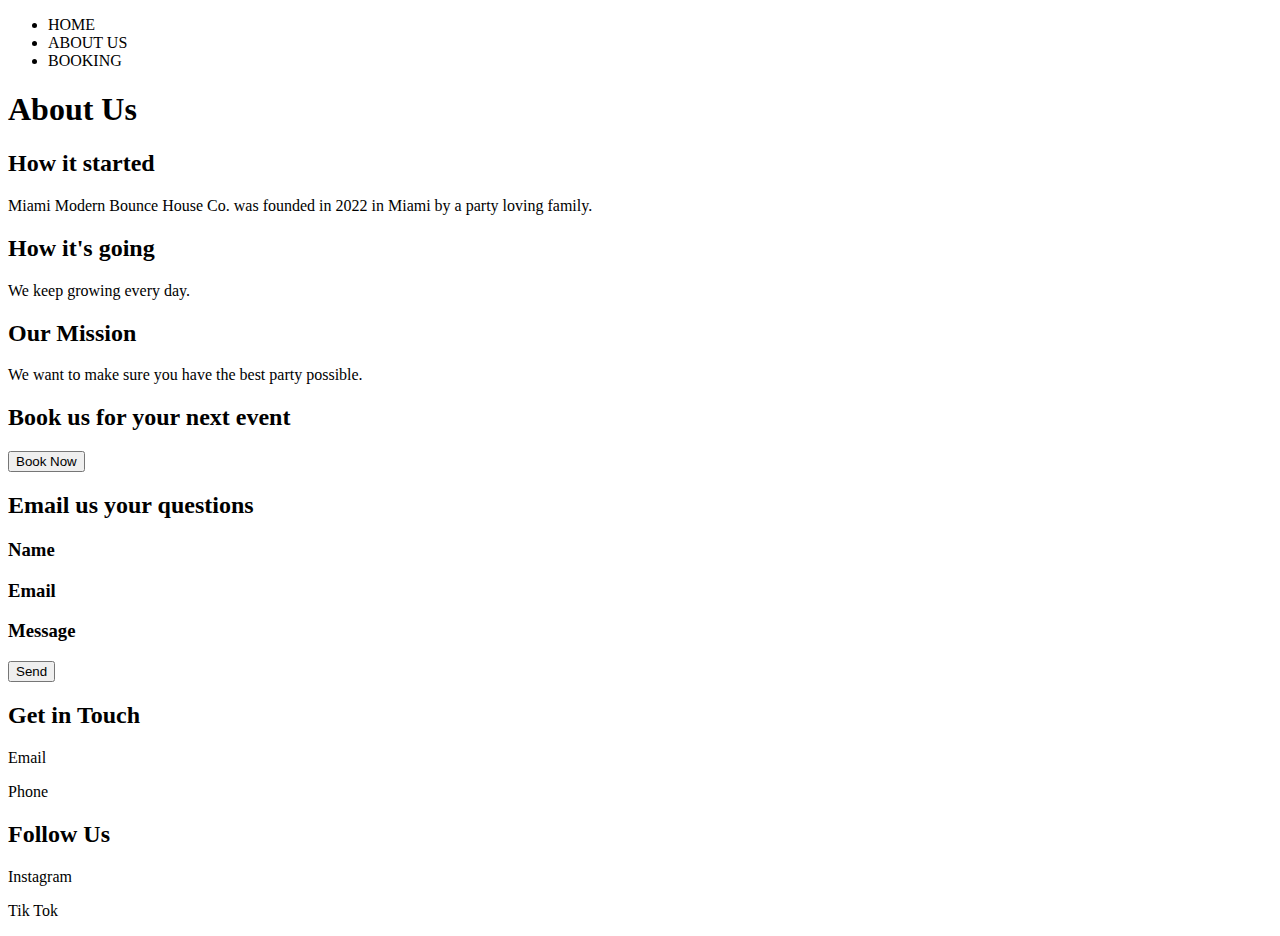
==== about-us.html @ 27d4529f "First HTML" ====
<!DOCTYPE html>
<html lang="en">
    <head>
        <meta charset="utf-8">
        <title>Miami Modern Bounce House Co.</title>
    </head>

    <body>
        <header>
            <nav>
                <ul>
                    <li>HOME</li>
                    <li>ABOUT US</li>
                    <li>BOOKING</li>
                </ul>
            </nav>
        </header>

        <main>
            <section>
                <h1>About Us</h1>
            </section>

            <section>
                <h2>How it started</h2>
                <p>Miami Modern Bounce House Co. was founded in 2022 in Miami by a party loving family.</p>
            </section>

            <section>
                <h2>How it's going</h2>
                <p>We keep growing every day.</p>
            </section>

            <section>
                <h2>Our Mission</h2>
                <p>We want to make sure you have the best party possible. </p>
            </section>

            <section>
                <h2>Book us for your next event</h2>
                <button>Book Now</button>
            </section>

            <section>
                <h2>Email us your questions</h2>
                <h3>Name</h3>
                <h3>Email</h3>
                <h3>Message</h3>
                <button>Send</button>
            </section>
        </main>
        <footer>
            <h2>Get in Touch</h2>
            <p>Email</p>
            <p>Phone</p>
            <h2>Follow Us</h2>
            <p>Instagram</p>
            <p>Tik Tok</p>
        </footer>
    </body>
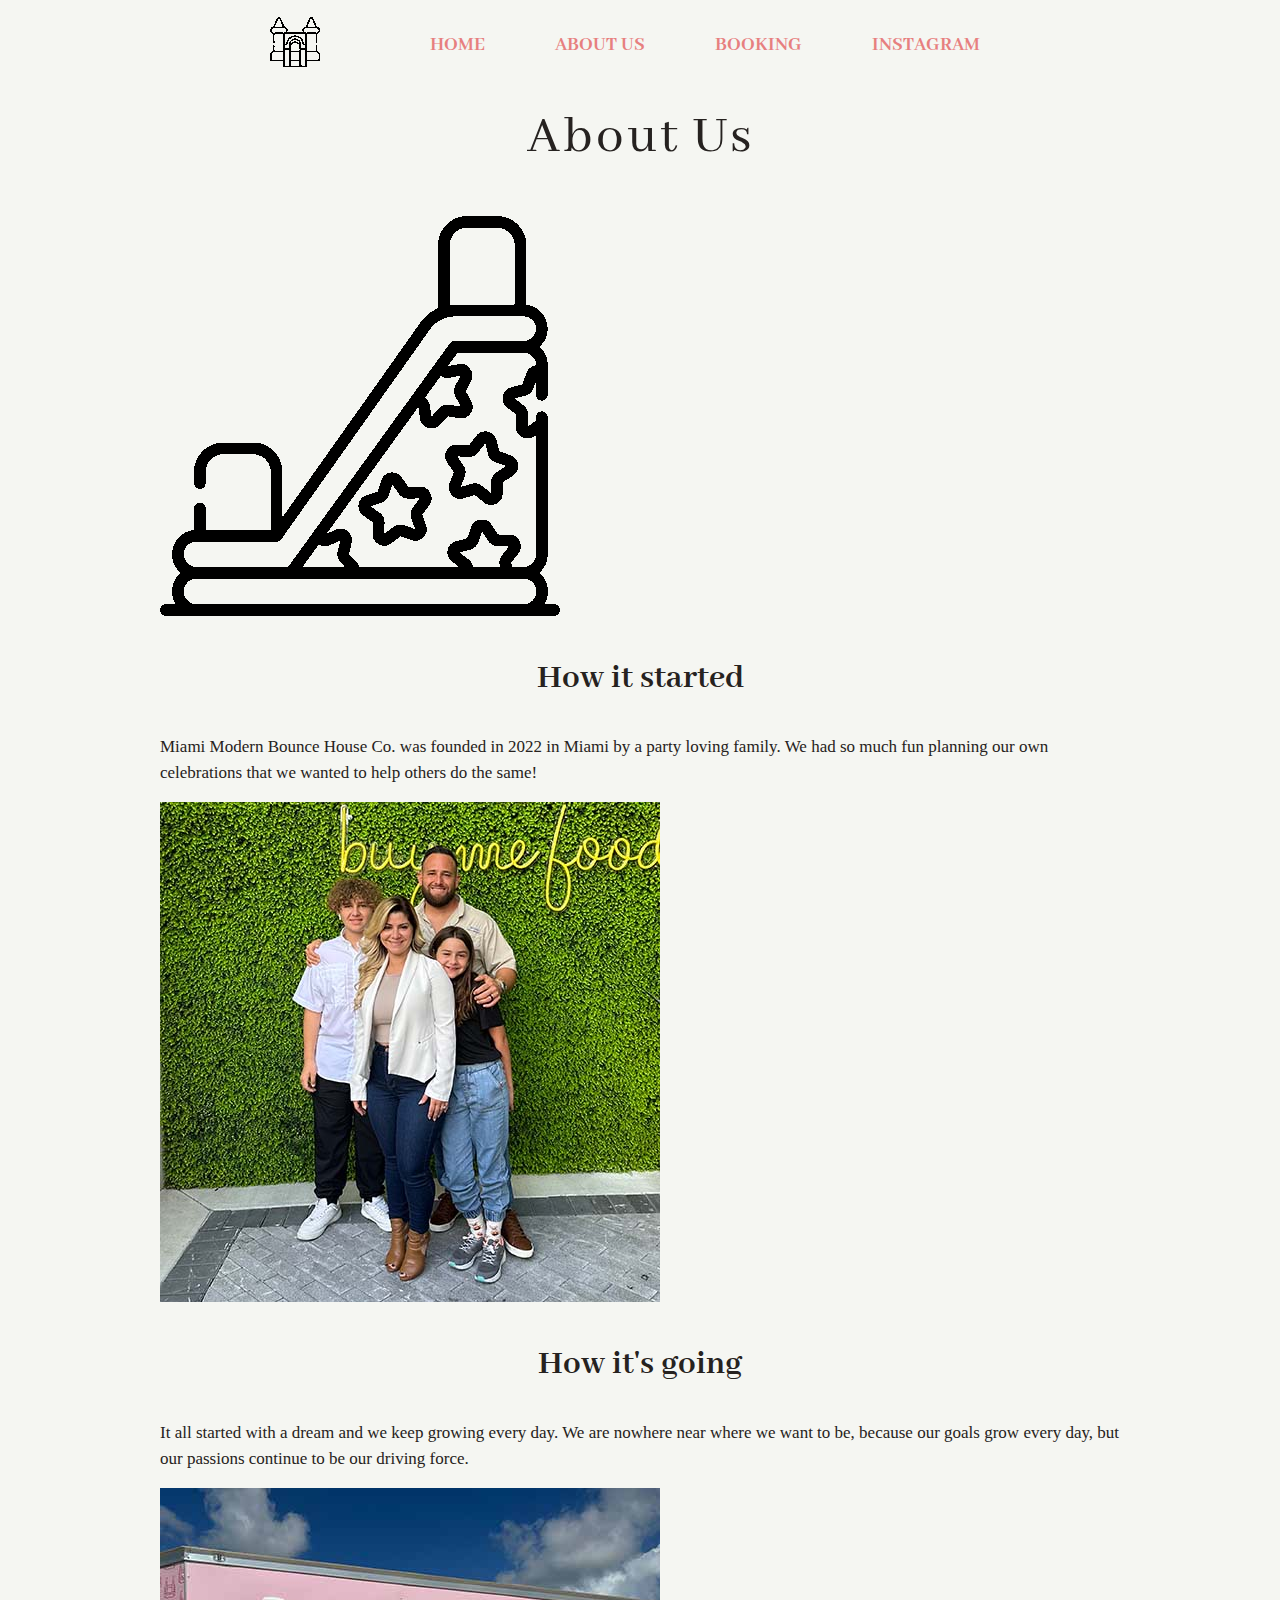
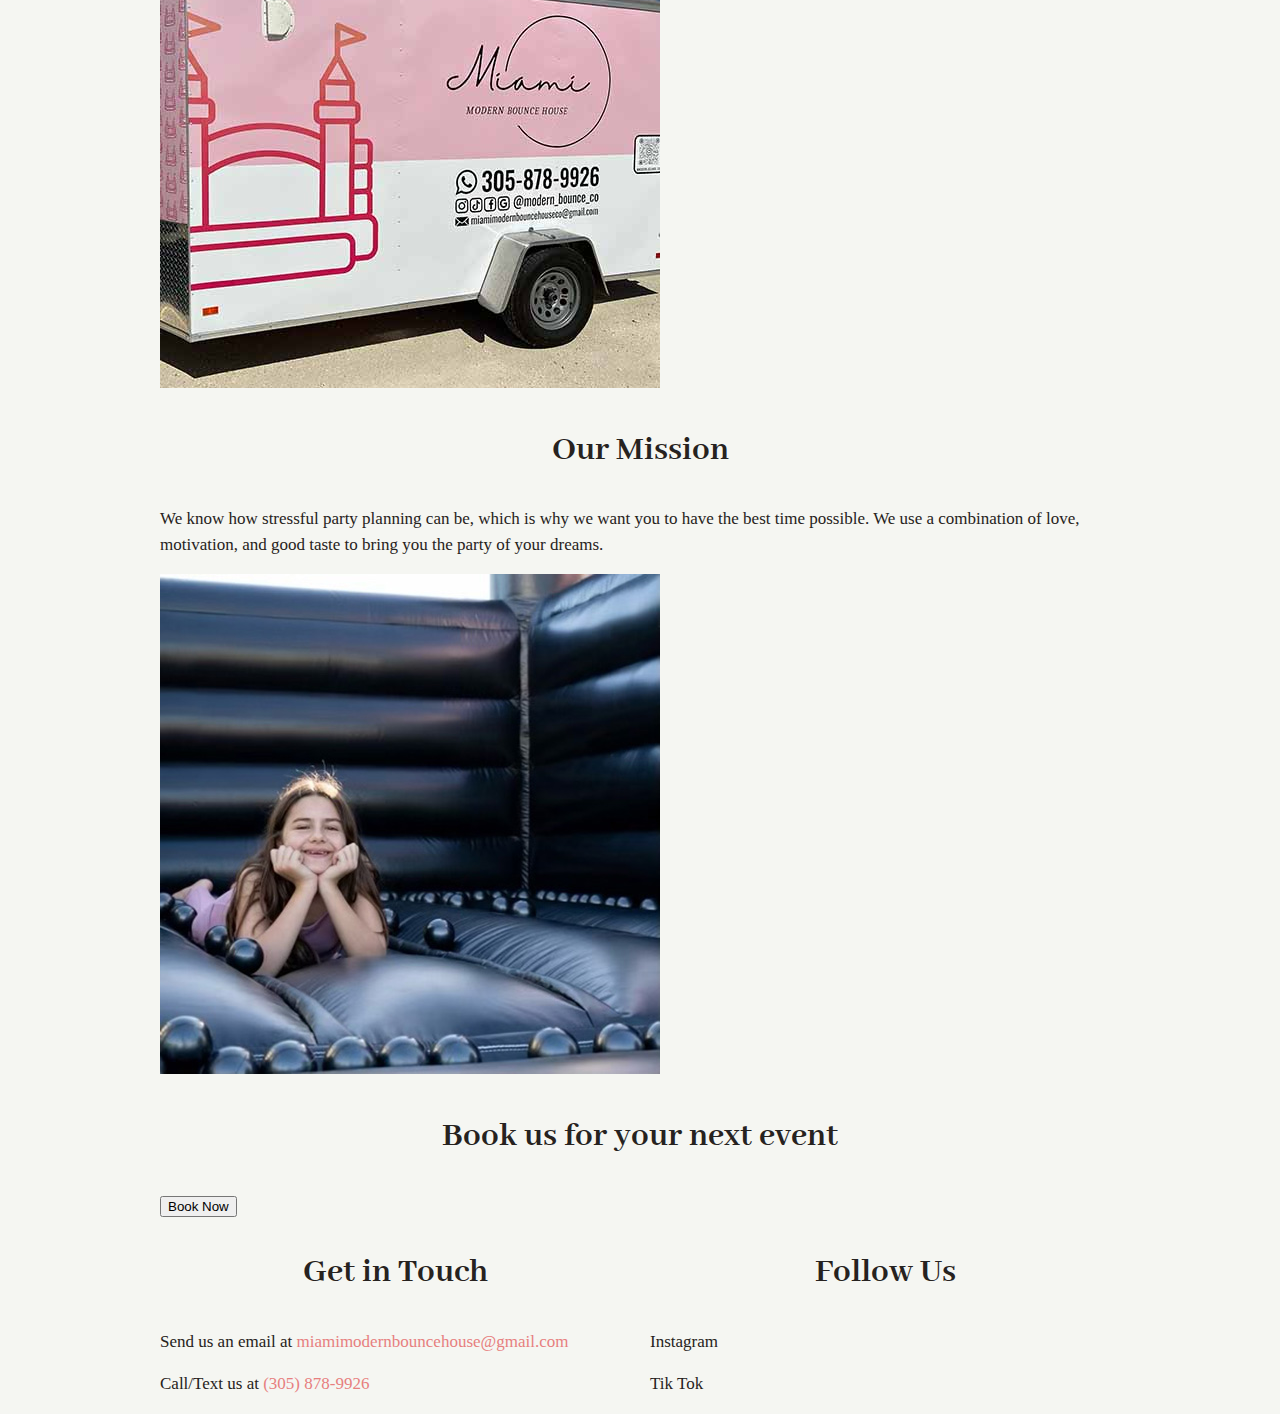
==== commit 542e8328: "html two" ====
--- a/about-us.html
+++ b/about-us.html
@@ -3,37 +3,48 @@
     <head>
         <meta charset="utf-8">
         <title>Miami Modern Bounce House Co.</title>
+        <link href="css/style.css" rel="stylesheet">
     </head>
 
     <body>
         <header>
             <nav>
-                <ul>
-                    <li>HOME</li>
-                    <li>ABOUT US</li>
-                    <li>BOOKING</li>
-                </ul>
+                <figure>
+                    <img src="images/inflatable-castle.png" alt="Bounce House Icon.">
+                    <!--<a href="https://www.flaticon.com/free-icons/inflatable-castle" title="inflatable castle icons">Inflatable castle icons created by Freepik - Flaticon</a>-->
+                </figure>
+
+                <h3><a href="index.html">HOME</a></h3>
+                <h3><a href="about-us.html">ABOUT US</a></h3>
+                <h3><a href="booking.html">BOOKING</a></h3>
+                <h3><a href="https://www.instagram.com/modern_bounce_co/?igshid=YmMyMTA2M2Y%3D">INSTAGRAM</a><h3>
+
             </nav>
         </header>
 
         <main>
             <section>
                 <h1>About Us</h1>
+                <img src="images/inflatable-castle-2.png" alt="Bounce House Icon.">
+                <!--<a href="https://www.flaticon.com/free-icons/inflatable" title="inflatable icons">Inflatable icons created by Freepik - Flaticon</a>-->
             </section>
 
             <section>
                 <h2>How it started</h2>
-                <p>Miami Modern Bounce House Co. was founded in 2022 in Miami by a party loving family.</p>
+                <p>Miami Modern Bounce House Co. was founded in 2022 in Miami by a party loving family. We had so much fun planning our own celebrations that we wanted to help others do the same!</p>
+                <img src="images/owner-family.jpg" alt="Miami Modern Bounce House owner and family">
             </section>
 
             <section>
                 <h2>How it's going</h2>
-                <p>We keep growing every day.</p>
+                <p>It all started with a dream and we keep growing every day. We are nowhere near where we want to be, because our goals grow every day, but our passions continue to be our driving force.</p>
+                <img src="images/trailer.jpg" alt="Miami Modern Bounce House Company Trailer.">
             </section>
 
             <section>
                 <h2>Our Mission</h2>
-                <p>We want to make sure you have the best party possible. </p>
+                <p>We know how stressful party planning can be, which is why we want you to have the best time possible. We use a combination of love, motivation, and good taste to bring you the party of your dreams.</p>
+                <img src="images/black-bounce-house.jpg" alt="Girl smiling from inside black bounce house.">
             </section>
 
             <section>
@@ -41,20 +52,18 @@
                 <button>Book Now</button>
             </section>
 
-            <section>
-                <h2>Email us your questions</h2>
-                <h3>Name</h3>
-                <h3>Email</h3>
-                <h3>Message</h3>
-                <button>Send</button>
-            </section>
         </main>
         <footer>
+            <section>
             <h2>Get in Touch</h2>
-            <p>Email</p>
-            <p>Phone</p>
+            <p>Send us an email at <a href="mailto:miamimodernbouncehouse@gmail.com">miamimodernbouncehouse@gmail.com</a></p>
+            <p>Call/Text us at <a href="tel:+3058789926"> (305) 878-9926</a></p>
+            </section>
+
+            <section>
             <h2>Follow Us</h2>
             <p>Instagram</p>
             <p>Tik Tok</p>
+            </section>
         </footer>
     </body>--- a/css/style.css
+++ b/css/style.css
@@ -0,0 +1,85 @@
+@import url('https://fonts.googleapis.com/css2?family=Abhaya+Libre:wght@400;700&family=EB+Garamond&display=swap');
+
+nav{
+    position:fixed;
+    width:100%;
+    top:0;
+    z-index:9999;
+    display:flex;
+    flex-flow: row wrap;
+    justify-content: space-evenly;
+    align-items:center;
+    max-width:960px;
+    margin:auto;
+    background-color:#F5F6F2;
+}
+
+body{
+    font-family: "Garamond", "Georgia", "Times New Roman", serif;
+    font-size: 17px;
+    color:#262220;
+    line-height: 1.5;
+    background-color:#F5F6F2;
+    margin:auto;
+    max-width:960px;
+    padding-top:60px;
+}
+
+section{
+    margin:none;
+}
+
+h1,
+h2,
+h3{
+    font-family: "Abhaya Libre", "Georgia", "Times New Roman", serif;
+    text-align:center;
+}
+
+h1{
+    font-size:55px;
+    letter-spacing:3px;
+    font-weight: 100;
+}
+
+h2{
+    font-size:35px;
+}
+
+p{
+    max-width:960px;
+}
+
+.header{
+    display: grid;
+    grid-template-columns: 2fr 2fr;
+    grid-gap: 20px; 
+    padding-bottom:100px;
+    padding-top:100px;
+}
+
+footer{
+    display:grid;
+    grid-template-columns: 2fr 2fr;
+    grid-gap: 20px;
+}
+
+a{
+    color:#E77F7F;
+}
+
+a:link{
+    color: #E77F7F;
+    text-decoration:none;
+}
+
+a:visited{
+    color:#F13C3C;
+}
+a:hover{
+    color:#FFC0C0;
+}
+
+a:active{
+    color:#EA2A7A;
+}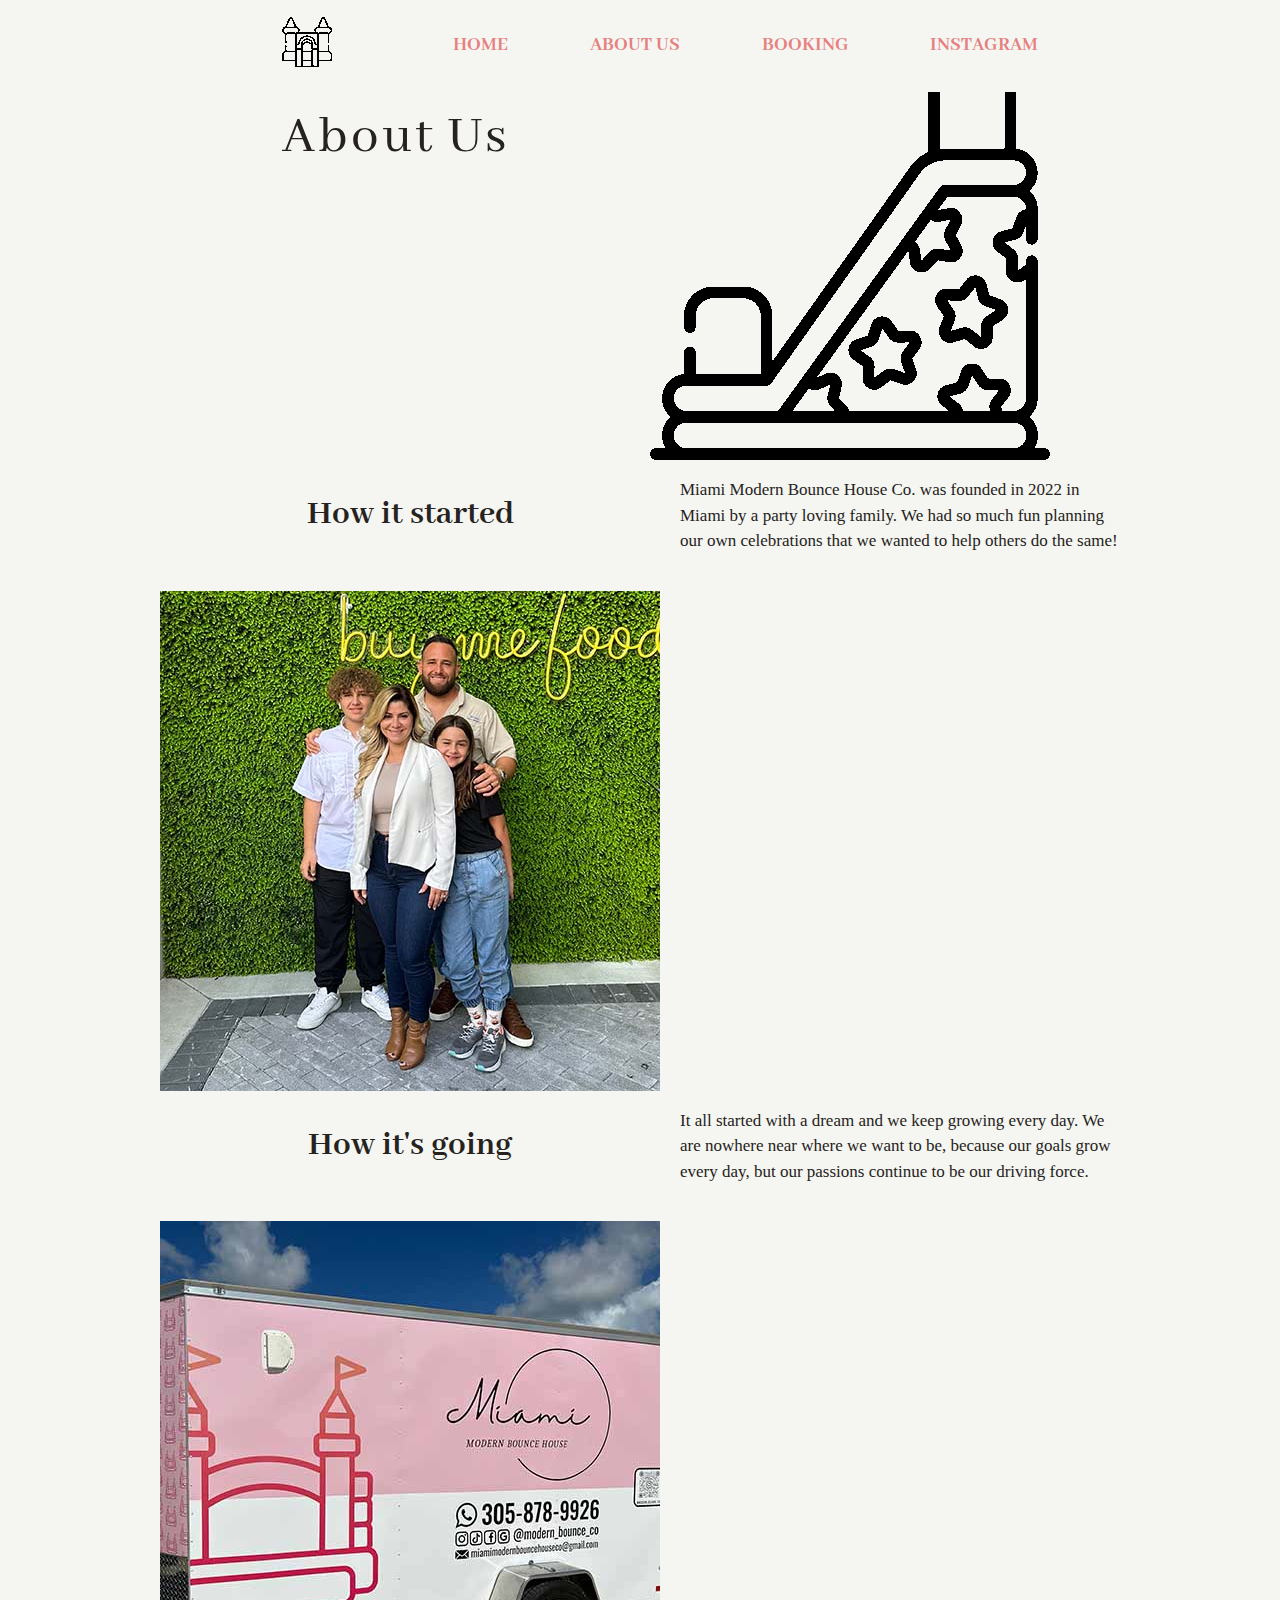
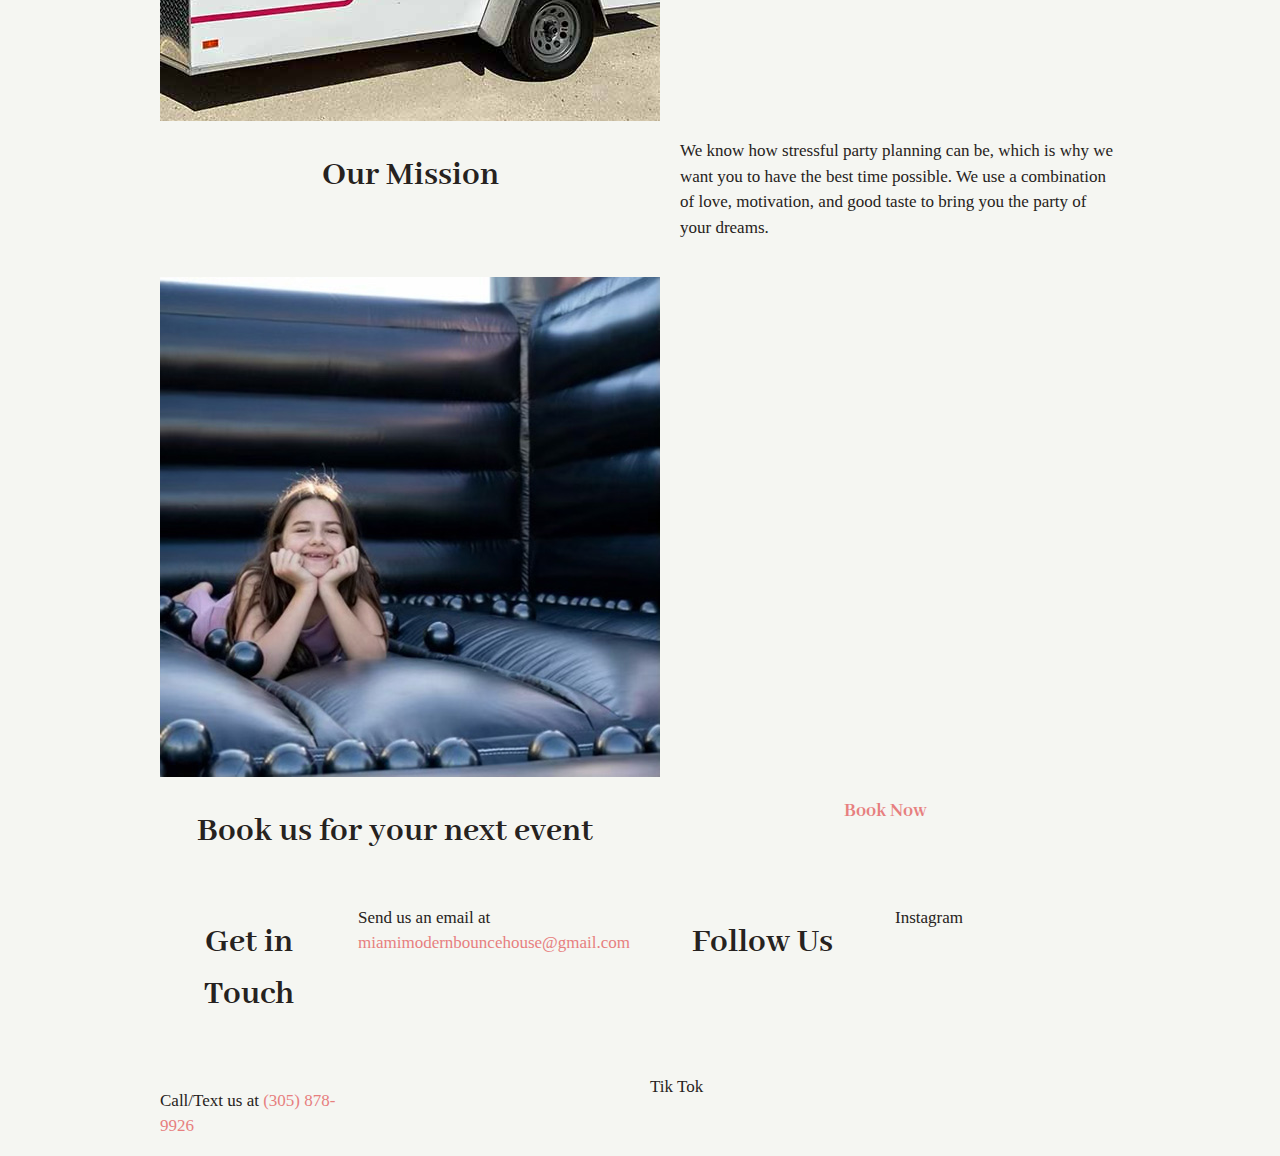
==== commit 8f053aae: "Fixed" ====
--- a/about-us.html
+++ b/about-us.html
@@ -17,7 +17,7 @@
                 <h3><a href="index.html">HOME</a></h3>
                 <h3><a href="about-us.html">ABOUT US</a></h3>
                 <h3><a href="booking.html">BOOKING</a></h3>
-                <h3><a href="https://www.instagram.com/modern_bounce_co/?igshid=YmMyMTA2M2Y%3D">INSTAGRAM</a><h3>
+                <h3><a href="https://www.instagram.com/modern_bounce_co/?igshid=YmMyMTA2M2Y%3D">INSTAGRAM</a></h3>
 
             </nav>
         </header>
@@ -49,7 +49,7 @@
 
             <section>
                 <h2>Book us for your next event</h2>
-                <button>Book Now</button>
+                <h3><a href="booking.html">Book Now</a></h3>
             </section>
 
         </main>
--- a/css/style.css
+++ b/css/style.css
@@ -1,19 +1,6 @@
 @import url('https://fonts.googleapis.com/css2?family=Abhaya+Libre:wght@400;700&family=EB+Garamond&display=swap');
 
-nav{
-    position:fixed;
-    width:100%;
-    top:0;
-    z-index:9999;
-    display:flex;
-    flex-flow: row wrap;
-    justify-content: space-evenly;
-    align-items:center;
-    max-width:960px;
-    margin:auto;
-    background-color:#F5F6F2;
-}
-
+/*decorative*/
 body{
     font-family: "Garamond", "Georgia", "Times New Roman", serif;
     font-size: 17px;
@@ -23,10 +10,6 @@
     margin:auto;
     max-width:960px;
     padding-top:60px;
-}
-
-section{
-    margin:none;
 }
 
 h1,
@@ -50,20 +33,6 @@
     max-width:960px;
 }
 
-.header{
-    display: grid;
-    grid-template-columns: 2fr 2fr;
-    grid-gap: 20px; 
-    padding-bottom:100px;
-    padding-top:100px;
-}
-
-footer{
-    display:grid;
-    grid-template-columns: 2fr 2fr;
-    grid-gap: 20px;
-}
-
 a{
     color:#E77F7F;
 }
@@ -82,4 +51,40 @@
 
 a:active{
     color:#EA2A7A;
+}
+
+/*grid*/
+
+nav{
+    position:fixed;
+    width:100%;
+    top:0;
+    z-index:9999;
+    display:flex;
+    flex-flow: row wrap;
+    justify-content: space-evenly;
+    align-items:center;
+    max-width:960px;
+    margin:auto;
+    background-color:#F5F6F2;
+}
+
+section{
+    display:grid;
+    grid-template-columns: 2fr 2fr;
+    grid-gap: 20px; 
+}
+
+.header{
+    display: grid;
+    grid-template-columns: 2fr 2fr;
+    grid-gap: 20px; 
+    padding-bottom:100px;
+    padding-top:100px;
+}
+
+footer{
+    display:grid;
+    grid-template-columns: 2fr 2fr;
+    grid-gap: 20px;
 }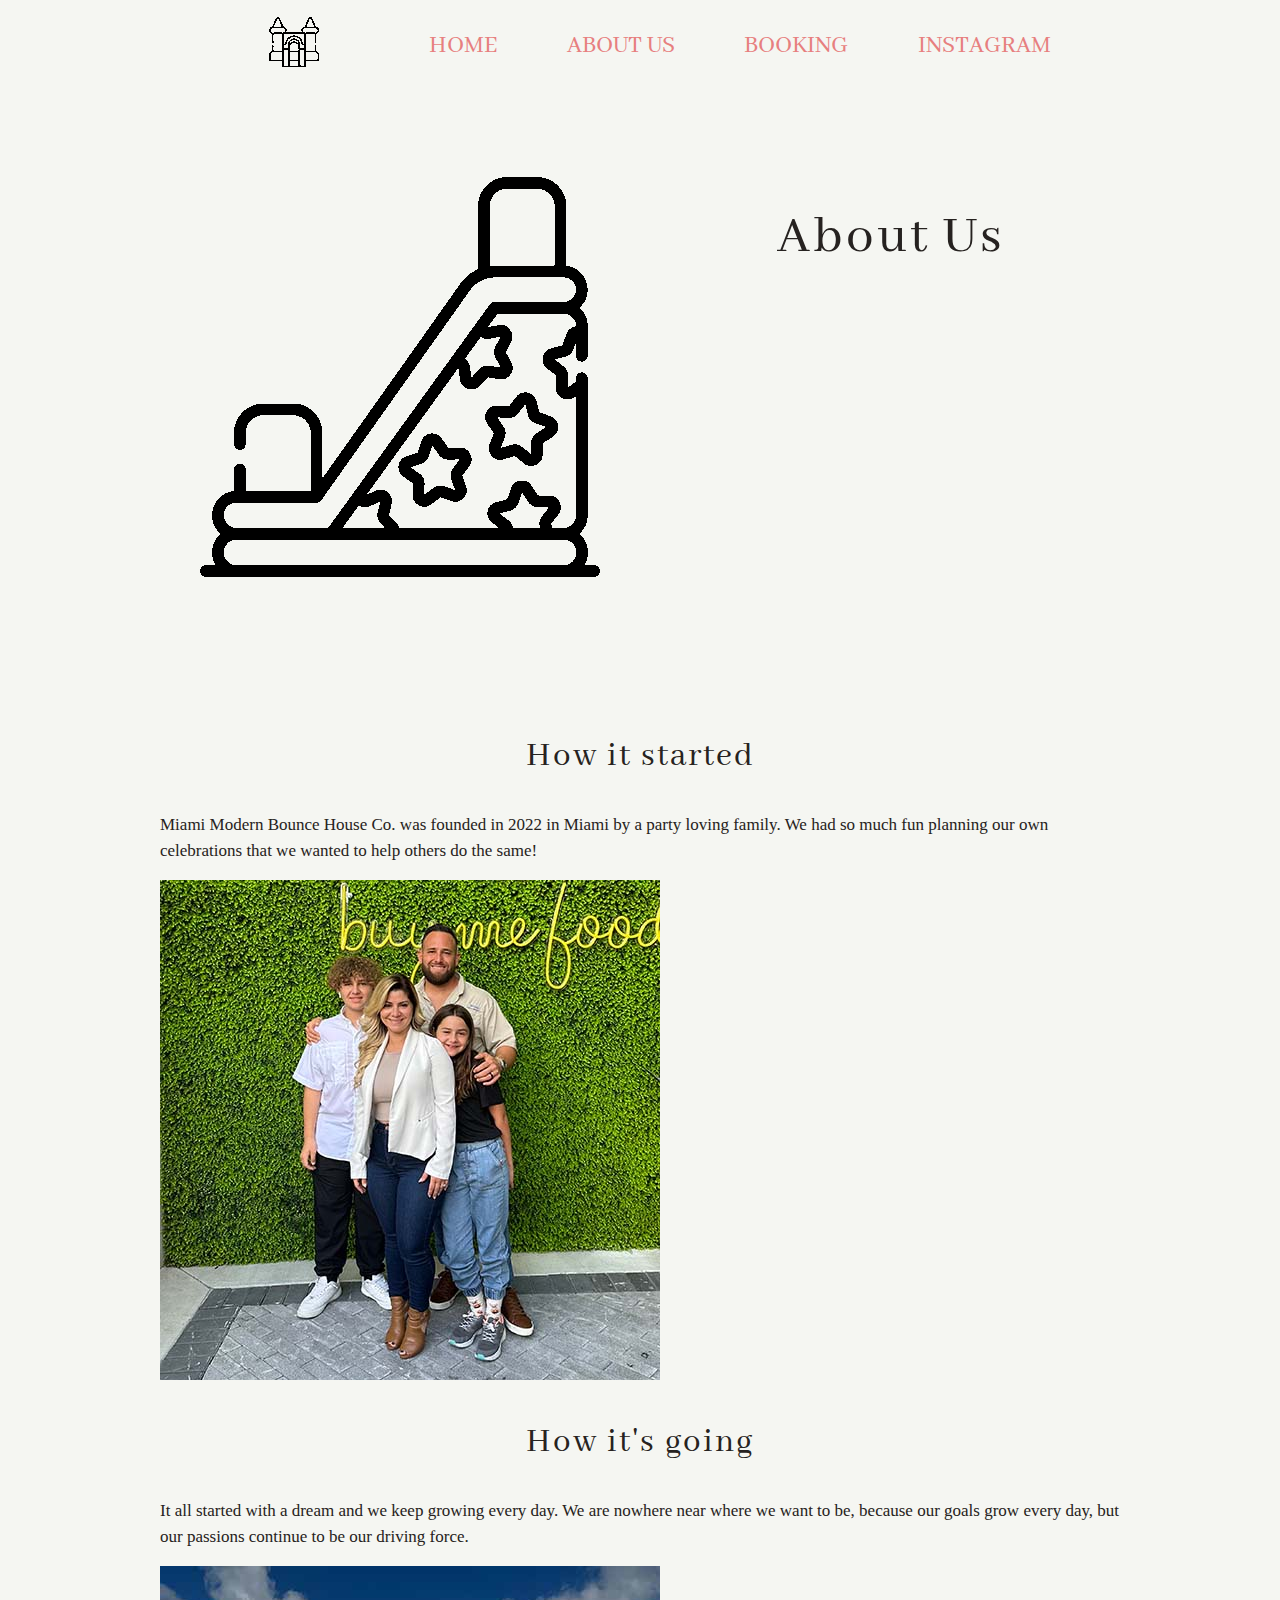
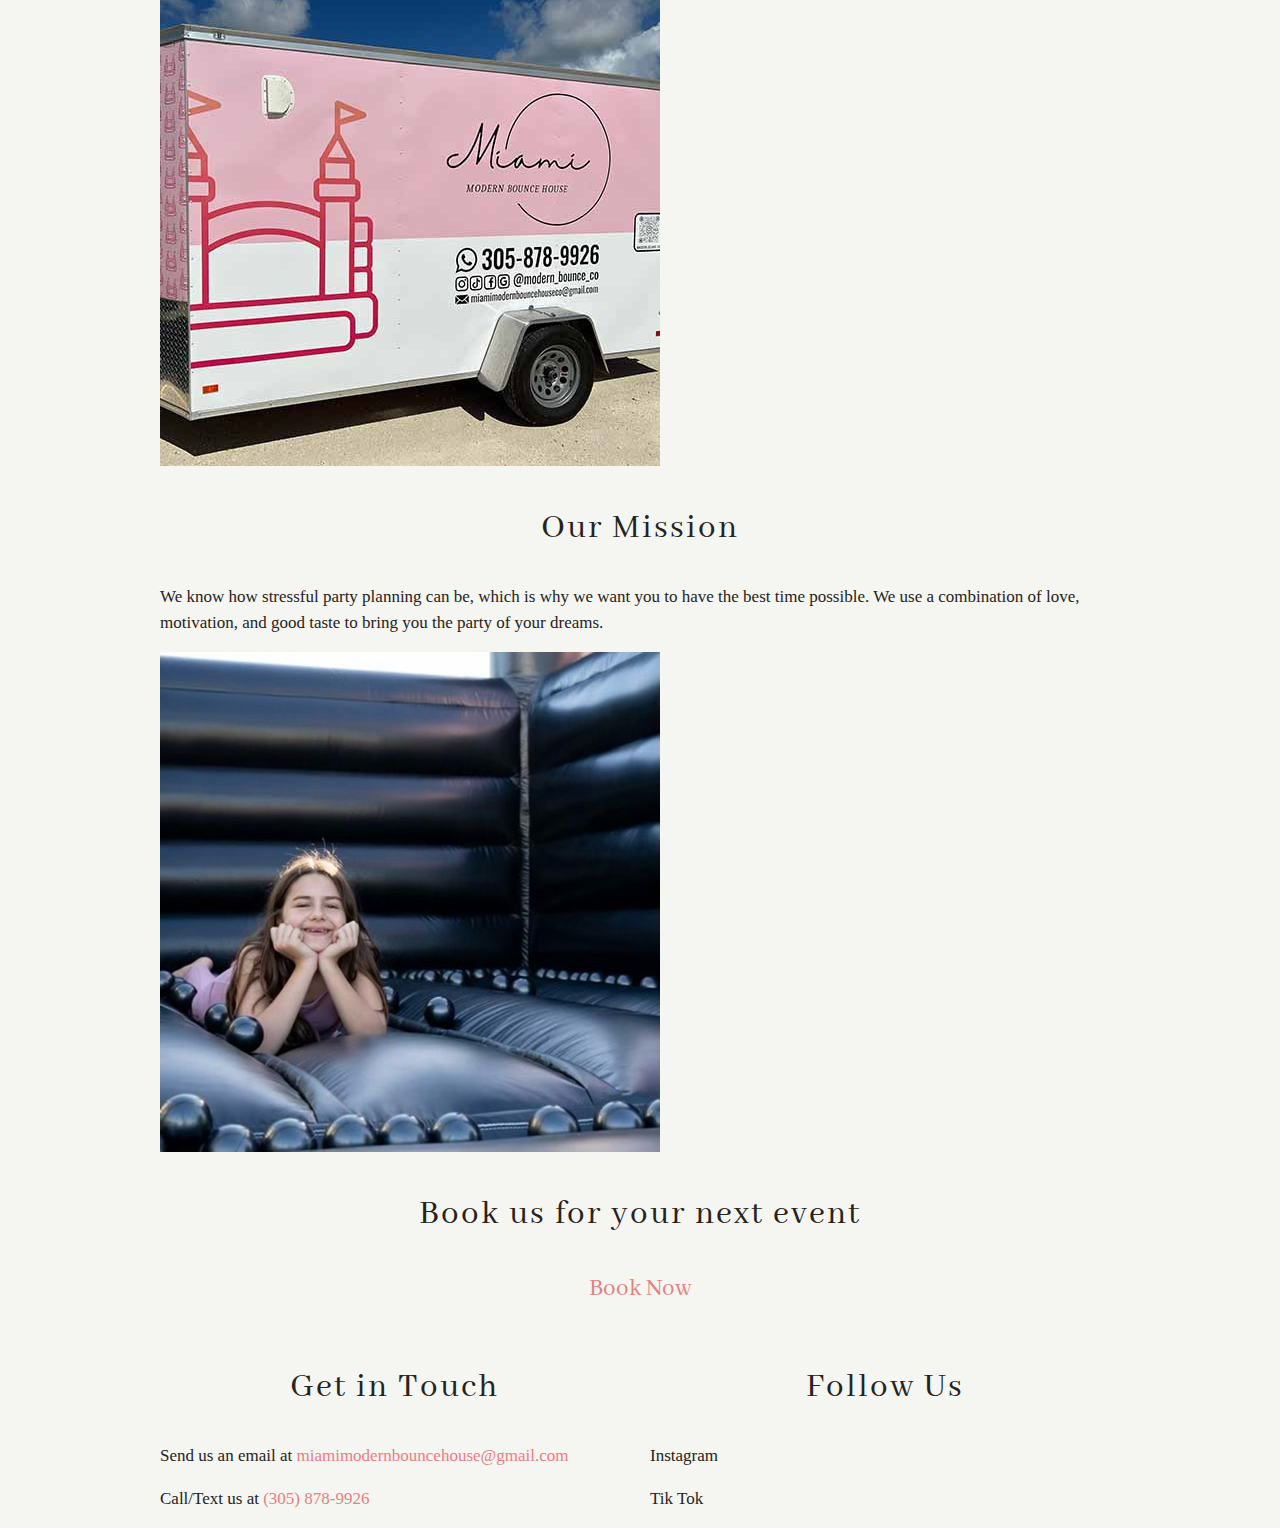
==== commit d378eab1: "HTML" ====
--- a/about-us.html
+++ b/about-us.html
@@ -23,10 +23,12 @@
         </header>
 
         <main>
-            <section>
+            <section class="header">
+                <figure>
+                    <img src="images/inflatable-castle-2.png" alt="Bounce House Icon.">
+                <!--<a href="https://www.flaticon.com/free-icons/inflatable" title="inflatable icons">Inflatable icons created by Freepik - Flaticon</a>-->
+                </figure>
                 <h1>About Us</h1>
-                <img src="images/inflatable-castle-2.png" alt="Bounce House Icon.">
-                <!--<a href="https://www.flaticon.com/free-icons/inflatable" title="inflatable icons">Inflatable icons created by Freepik - Flaticon</a>-->
             </section>
 
             <section>
--- a/css/style.css
+++ b/css/style.css
@@ -17,20 +17,21 @@
 h3{
     font-family: "Abhaya Libre", "Georgia", "Times New Roman", serif;
     text-align:center;
+    font-weight:100;
 }
 
 h1{
     font-size:55px;
     letter-spacing:3px;
-    font-weight: 100;
 }
 
 h2{
     font-size:35px;
+    letter-spacing:2px;
 }
 
-p{
-    max-width:960px;
+h3{
+    font-size:25px;
 }
 
 a{
@@ -43,8 +44,10 @@
 }
 
 a:visited{
-    color:#F13C3C;
+    /*color:#F13C3C;*/
+    color:#E77F7F;
 }
+
 a:hover{
     color:#FFC0C0;
 }
@@ -56,10 +59,6 @@
 /*grid*/
 
 nav{
-    position:fixed;
-    width:100%;
-    top:0;
-    z-index:9999;
     display:flex;
     flex-flow: row wrap;
     justify-content: space-evenly;
@@ -67,11 +66,20 @@
     max-width:960px;
     margin:auto;
     background-color:#F5F6F2;
+    position:fixed;
+    width:100%;
+    top:0;
+    z-index:100;
 }
 
-section{
+#tiny{
+    position:relative;
+    right:50px;
+}
+
+div{
     display:grid;
-    grid-template-columns: 2fr 2fr;
+    grid-template-columns: 2fr 2fr 2fr;
     grid-gap: 20px; 
 }
 
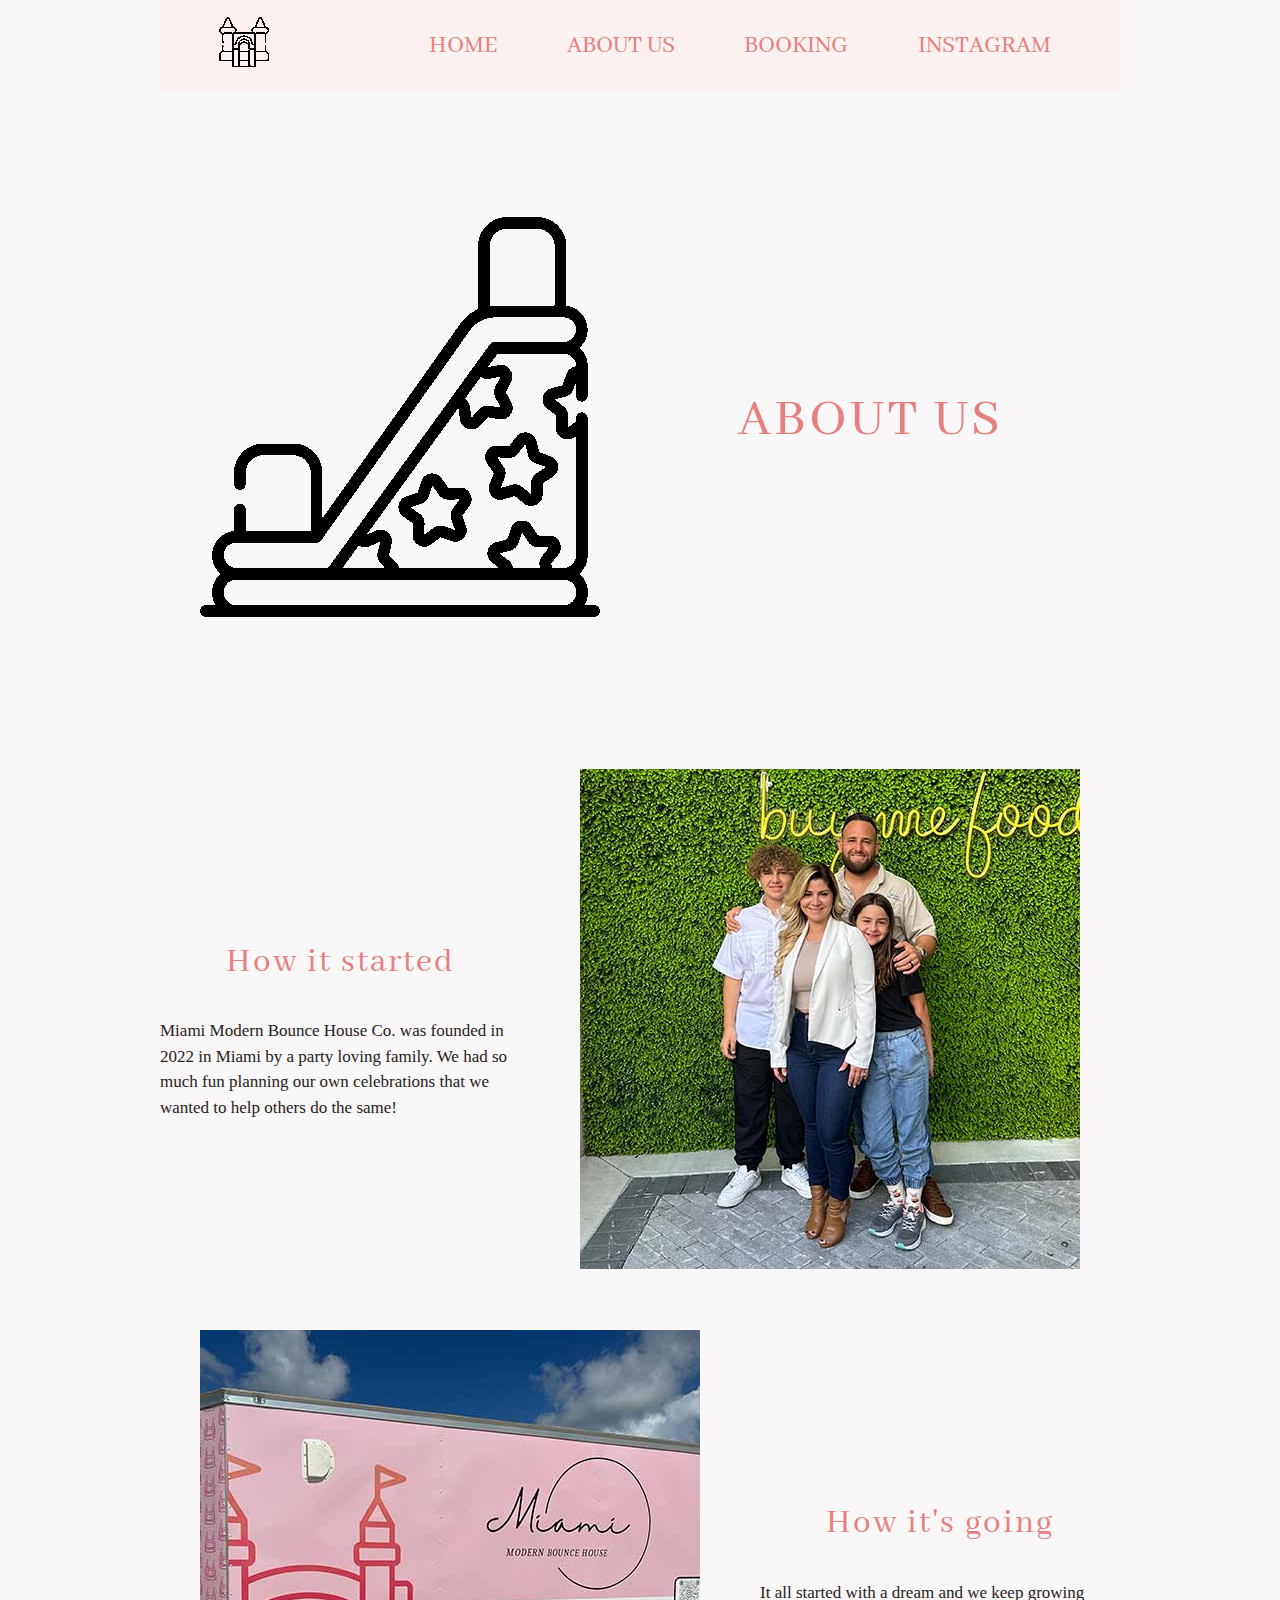
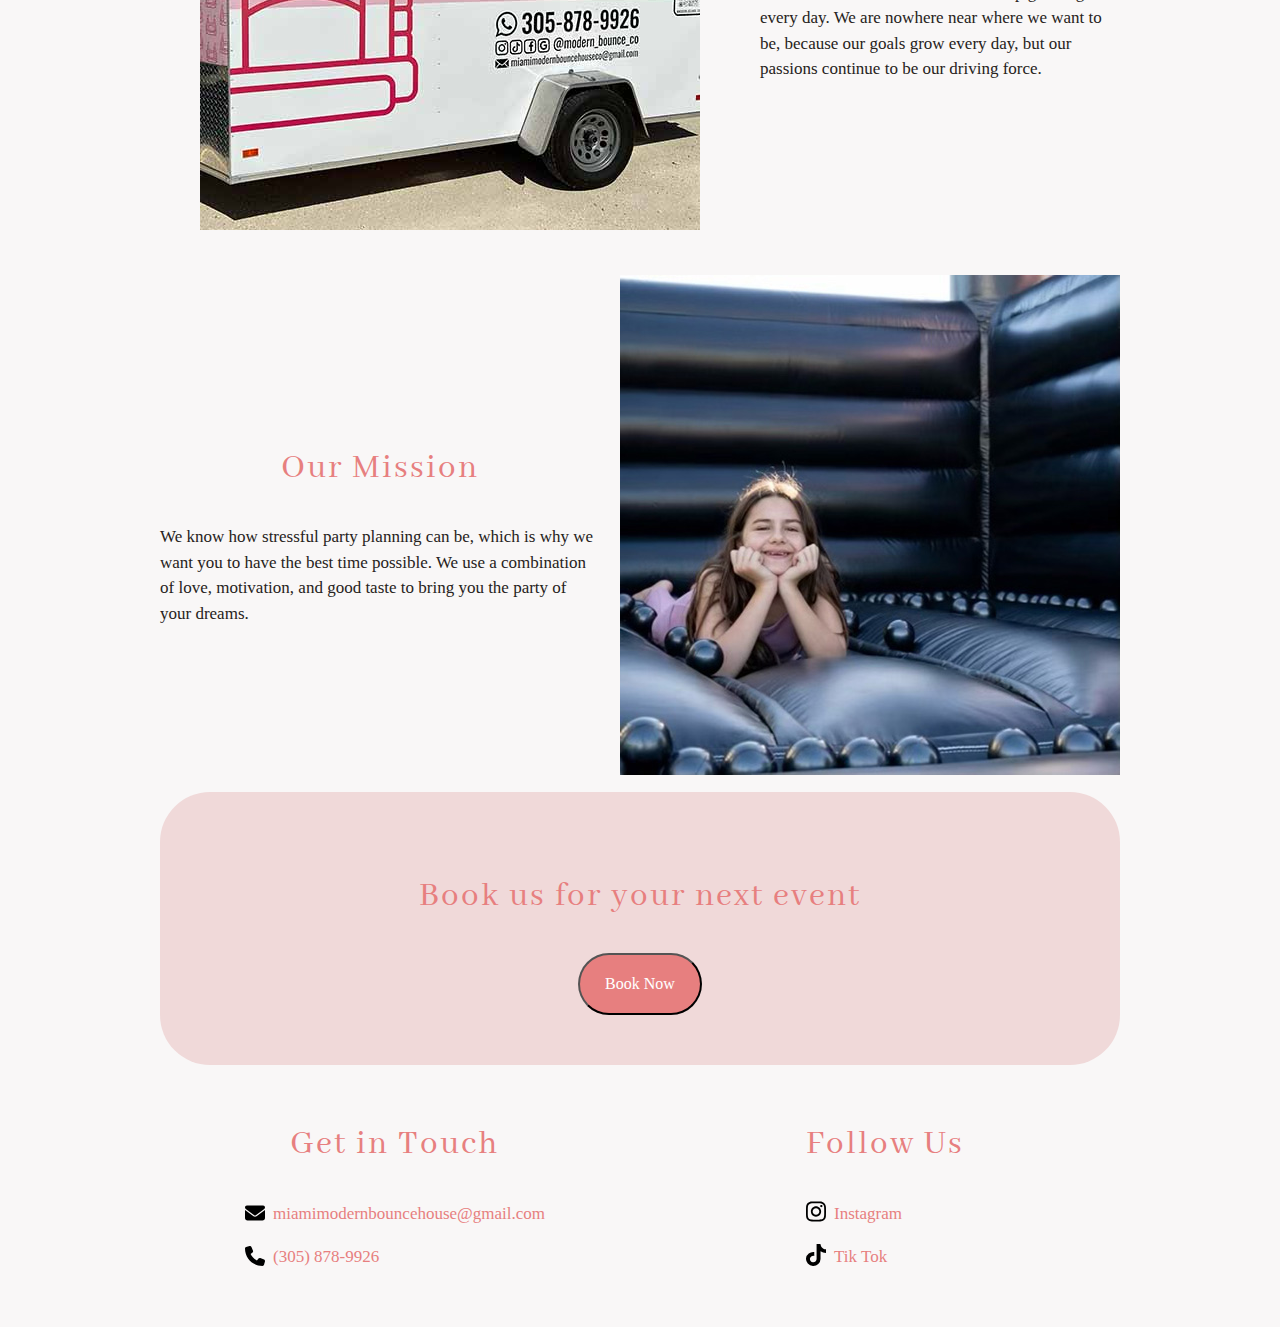
==== commit d2655fa7: "html css" ====
--- a/about-us.html
+++ b/about-us.html
@@ -9,7 +9,7 @@
     <body>
         <header>
             <nav>
-                <figure>
+                <figure id="tiny">
                     <img src="images/inflatable-castle.png" alt="Bounce House Icon.">
                     <!--<a href="https://www.flaticon.com/free-icons/inflatable-castle" title="inflatable castle icons">Inflatable castle icons created by Freepik - Flaticon</a>-->
                 </figure>
@@ -28,44 +28,60 @@
                     <img src="images/inflatable-castle-2.png" alt="Bounce House Icon.">
                 <!--<a href="https://www.flaticon.com/free-icons/inflatable" title="inflatable icons">Inflatable icons created by Freepik - Flaticon</a>-->
                 </figure>
-                <h1>About Us</h1>
+                <h1>ABOUT US</h1>
             </section>
 
+        <div>
             <section>
                 <h2>How it started</h2>
                 <p>Miami Modern Bounce House Co. was founded in 2022 in Miami by a party loving family. We had so much fun planning our own celebrations that we wanted to help others do the same!</p>
+            </section>
+            <section>
+                <figure>
                 <img src="images/owner-family.jpg" alt="Miami Modern Bounce House owner and family">
+                </figure>
             </section>
+        </div>
 
+        <div>
+            <section>
+                <figure><img src="images/trailer.jpg" alt="Miami Modern Bounce House Company Trailer."></figure>
+            </section>
             <section>
                 <h2>How it's going</h2>
                 <p>It all started with a dream and we keep growing every day. We are nowhere near where we want to be, because our goals grow every day, but our passions continue to be our driving force.</p>
-                <img src="images/trailer.jpg" alt="Miami Modern Bounce House Company Trailer.">
             </section>
+        </div>
 
+        <div>
             <section>
                 <h2>Our Mission</h2>
                 <p>We know how stressful party planning can be, which is why we want you to have the best time possible. We use a combination of love, motivation, and good taste to bring you the party of your dreams.</p>
+            </section>
+            <section>
                 <img src="images/black-bounce-house.jpg" alt="Girl smiling from inside black bounce house.">
             </section>
+        </div>
 
-            <section>
-                <h2>Book us for your next event</h2>
-                <h3><a href="booking.html">Book Now</a></h3>
-            </section>
+        <section id="booking">
+            <h2>Book us for your next event</h2>
+            <button onclick="window.location.href='booking.html';">
+                Book Now
+              </button>
+        </section>
 
         </main>
         <footer>
             <section>
             <h2>Get in Touch</h2>
-            <p>Send us an email at <a href="mailto:miamimodernbouncehouse@gmail.com">miamimodernbouncehouse@gmail.com</a></p>
-            <p>Call/Text us at <a href="tel:+3058789926"> (305) 878-9926</a></p>
+            <p><a href="mailto:miamimodernbouncehouse@gmail.com"><img src="images/envelope-solid.svg" alt="Envelope"/>miamimodernbouncehouse@gmail.com</a></p>
+            <p><a href="tel:+3058789926"><img src="images/phone-solid.svg" alt="Phone" />(305) 878-9926</a></p>
             </section>
 
             <section>
             <h2>Follow Us</h2>
-            <p>Instagram</p>
-            <p>Tik Tok</p>
+            <p><a href="https://www.instagram.com/modern_bounce_co/?igshid=YmMyMTA2M2Y%3D/"><img src="images/instagram.svg" alt="tik tok"/>Instagram</a></p>
+            <p><a href="http://tiktok.com/"><img src="images/tiktok.svg" alt="tik tok"/>Tik Tok</a></p>
             </section>
         </footer>
     </body>--- a/css/style.css
+++ b/css/style.css
@@ -6,10 +6,10 @@
     font-size: 17px;
     color:#262220;
     line-height: 1.5;
-    background-color:#F5F6F2;
+    background-color:#F9F7F7;
+    padding-top:100px;
     margin:auto;
     max-width:960px;
-    padding-top:60px;
 }
 
 h1,
@@ -18,11 +18,15 @@
     font-family: "Abhaya Libre", "Georgia", "Times New Roman", serif;
     text-align:center;
     font-weight:100;
+    color:#E77F7F;
 }
 
 h1{
     font-size:55px;
     letter-spacing:3px;
+    margin:auto;
+    position:relative;
+    right:20px;
 }
 
 h2{
@@ -44,8 +48,7 @@
 }
 
 a:visited{
-    /*color:#F13C3C;*/
-    color:#E77F7F;
+    color:#F13C3C;
 }
 
 a:hover{
@@ -65,11 +68,11 @@
     align-items:center;
     max-width:960px;
     margin:auto;
-    background-color:#F5F6F2;
     position:fixed;
     width:100%;
     top:0;
     z-index:100;
+    background-color:#FBF1F1;
 }
 
 #tiny{
@@ -79,20 +82,93 @@
 
 div{
     display:grid;
-    grid-template-columns: 2fr 2fr 2fr;
+    grid-template-columns: 2fr 2fr;
     grid-gap: 20px; 
+    padding-top:10px;
+    padding-bottom:10px;
+}
+
+#bouncehouse{
+    display: grid;
+    grid-template-columns: 1fr 1fr 1fr;
+    grid-gap: 20px; 
+    position:relative;
+    justify-content: center;
+}
+
+section{
+    margin:auto;
 }
 
 .header{
     display: grid;
-    grid-template-columns: 2fr 2fr;
+    grid-template-columns: 1fr 3fr;
     grid-gap: 20px; 
     padding-bottom:100px;
     padding-top:100px;
+}
+
+#booking{
+    padding:50px;
+    background-color:#F0D9D9;
+    border-radius:50px;
+    margin:auto;
+    text-align:center;
+}
+
+button{
+    background-color: #E77F7F;
+    border-radius:50px;
+    color: white;
+    padding: 20px 25px;
+    text-align: center;
+    text-decoration: none;
+    font-size: 16px;
+    font-family: "Garamond", "Georgia", "Times New Roman", serif;
+}
+
+button:visited{
+    background-color:#F13C3C;
+}
+
+button:hover{
+    background-color:#FFC0C0;
+}
+
+button:active{
+    background-color:#EA2A7A;
 }
 
 footer{
     display:grid;
     grid-template-columns: 2fr 2fr;
     grid-gap: 20px;
+    padding-top:25px;
+    padding-bottom:40px;
+}
+
+#ready{
+    padding:50px;
+    background-color:#F0D9D9;
+    border-radius:50px;
+    position:relative;
+    object-position:center;
+}
+
+figcaption{
+    text-align: center;
+}
+
+[src$='.svg'] {
+    width: 20px;
+    height: auto;
+    margin-right: 8px;
+    vertical-align: text-bottom;
+  }
+
+#ready[src$='.svg'] {
+    width: 50px;
+    height: auto;
+    margin-right: 8px;
+    vertical-align: text-bottom;
 }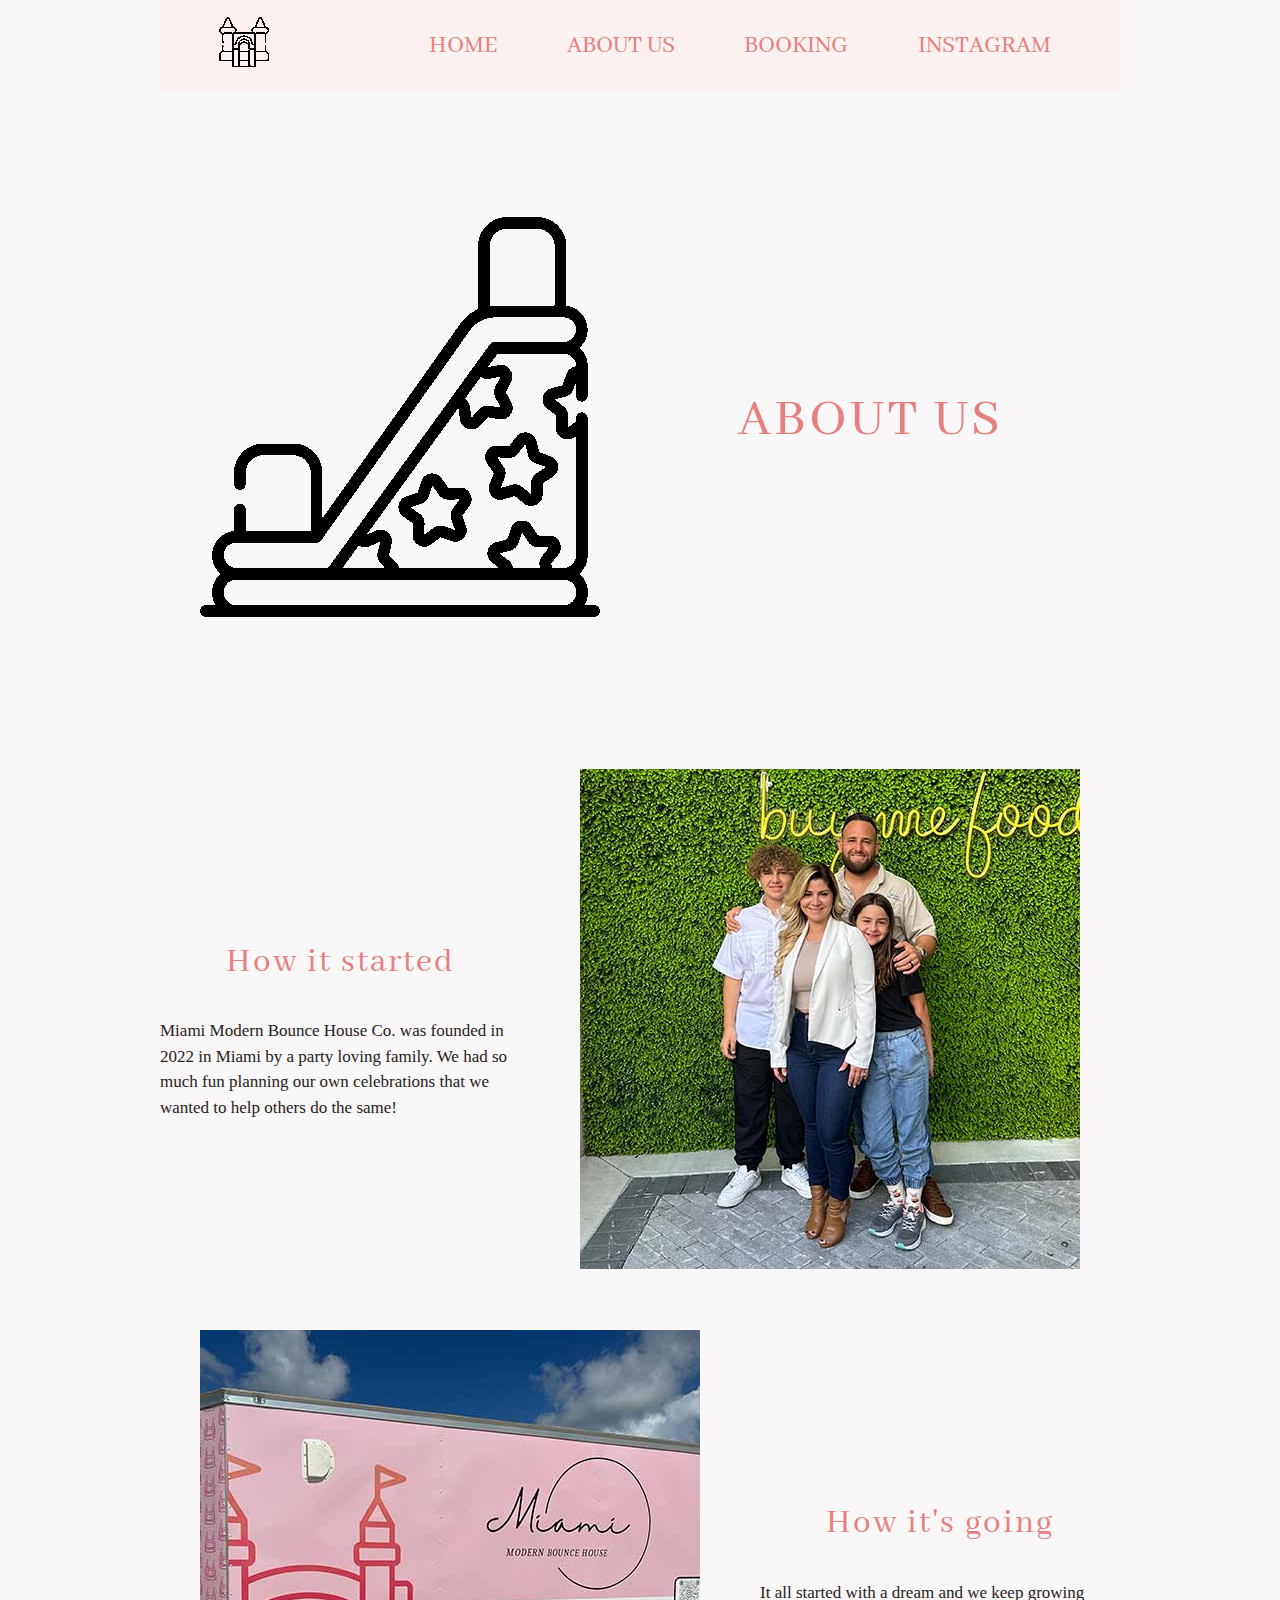
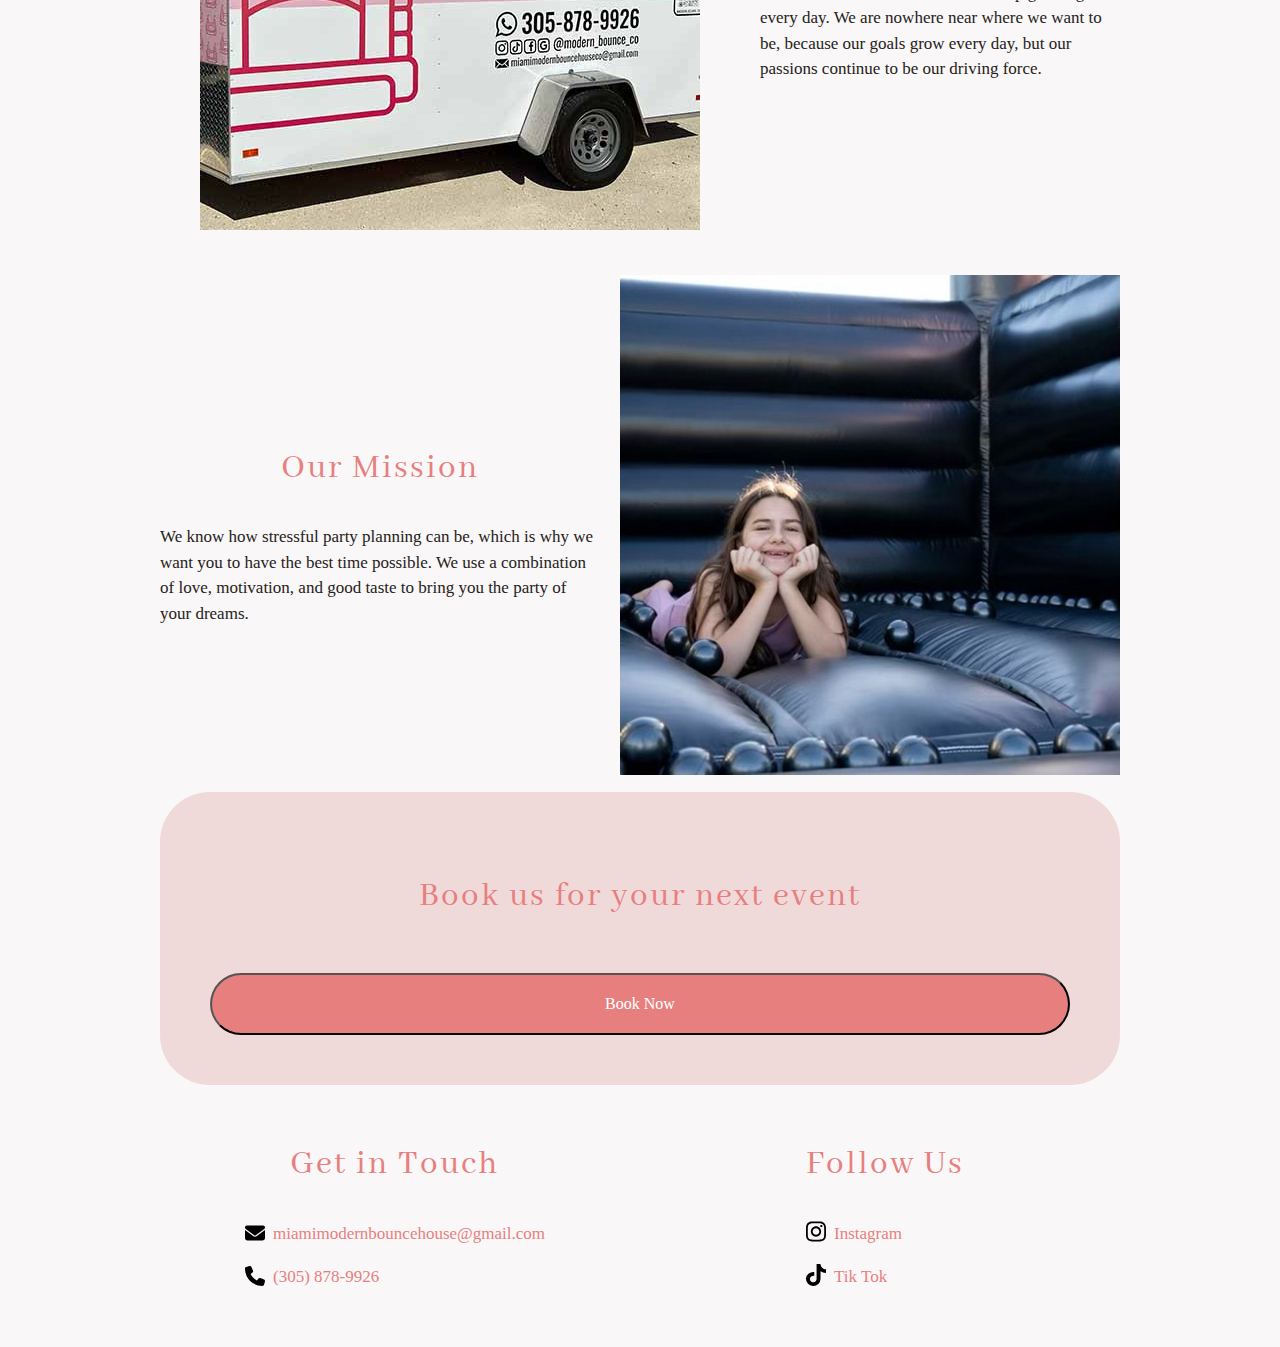
==== commit fb8e6548: "first version" ====
--- a/about-us.html
+++ b/about-us.html
@@ -18,7 +18,6 @@
                 <h3><a href="about-us.html">ABOUT US</a></h3>
                 <h3><a href="booking.html">BOOKING</a></h3>
                 <h3><a href="https://www.instagram.com/modern_bounce_co/?igshid=YmMyMTA2M2Y%3D">INSTAGRAM</a></h3>
-
             </nav>
         </header>
 
@@ -31,37 +30,37 @@
                 <h1>ABOUT US</h1>
             </section>
 
-        <div>
-            <section>
+        <section>
+            <div>
                 <h2>How it started</h2>
                 <p>Miami Modern Bounce House Co. was founded in 2022 in Miami by a party loving family. We had so much fun planning our own celebrations that we wanted to help others do the same!</p>
-            </section>
-            <section>
+            </div>
+            <div>
                 <figure>
                 <img src="images/owner-family.jpg" alt="Miami Modern Bounce House owner and family">
                 </figure>
-            </section>
-        </div>
+            </div>
+        </section>
 
-        <div>
-            <section>
+        <section>
+            <div>
                 <figure><img src="images/trailer.jpg" alt="Miami Modern Bounce House Company Trailer."></figure>
-            </section>
-            <section>
+            </div>
+            <div>
                 <h2>How it's going</h2>
                 <p>It all started with a dream and we keep growing every day. We are nowhere near where we want to be, because our goals grow every day, but our passions continue to be our driving force.</p>
-            </section>
-        </div>
+            </div>
+        </section>
 
-        <div>
-            <section>
+        <section>
+            <div>
                 <h2>Our Mission</h2>
                 <p>We know how stressful party planning can be, which is why we want you to have the best time possible. We use a combination of love, motivation, and good taste to bring you the party of your dreams.</p>
-            </section>
-            <section>
+            </div>
+            <div>
                 <img src="images/black-bounce-house.jpg" alt="Girl smiling from inside black bounce house.">
-            </section>
-        </div>
+            </div>
+        </section>
 
         <section id="booking">
             <h2>Book us for your next event</h2>
@@ -72,16 +71,16 @@
 
         </main>
         <footer>
-            <section>
+            <div>
             <h2>Get in Touch</h2>
-            <p><a href="mailto:miamimodernbouncehouse@gmail.com"><img src="images/envelope-solid.svg" alt="Envelope"/>miamimodernbouncehouse@gmail.com</a></p>
-            <p><a href="tel:+3058789926"><img src="images/phone-solid.svg" alt="Phone" />(305) 878-9926</a></p>
-            </section>
+            <p><a href="mailto:miamimodernbouncehouseco@gmail.com"><img src="images/envelope-solid.svg" alt="Envelope">miamimodernbouncehouse@gmail.com</a></p>
+            <p><a href="tel:+3058789926"><img src="images/phone-solid.svg" alt="Phone">(305) 878-9926</a></p>
+            </div>
 
-            <section>
+            <div>
             <h2>Follow Us</h2>
-            <p><a href="https://www.instagram.com/modern_bounce_co/?igshid=YmMyMTA2M2Y%3D/"><img src="images/instagram.svg" alt="tik tok"/>Instagram</a></p>
-            <p><a href="http://tiktok.com/"><img src="images/tiktok.svg" alt="tik tok"/>Tik Tok</a></p>
-            </section>
+            <p><a href="https://www.instagram.com/modern_bounce_co/?igshid=YmMyMTA2M2Y%3D/"><img src="images/instagram.svg" alt="tik tok">Instagram</a></p>
+            <p><a href="https://www.tiktok.com/@modern_bounce_co?_t=8c2cvm0senS&_r=1"><img src="images/tiktok.svg" alt="tik tok">Tik Tok</a></p>
+            </div>
         </footer>
     </body>--- a/css/style.css
+++ b/css/style.css
@@ -80,7 +80,7 @@
     right:50px;
 }
 
-div{
+section{
     display:grid;
     grid-template-columns: 2fr 2fr;
     grid-gap: 20px; 
@@ -88,16 +88,16 @@
     padding-bottom:10px;
 }
 
-#bouncehouse{
+div{
+    margin:auto;
+}
+
+.bouncehouse{
     display: grid;
     grid-template-columns: 1fr 1fr 1fr;
     grid-gap: 20px; 
     position:relative;
     justify-content: center;
-}
-
-section{
-    margin:auto;
 }
 
 .header{
@@ -109,10 +109,11 @@
 }
 
 #booking{
+    display:flex;
+    flex-flow:column;
     padding:50px;
     background-color:#F0D9D9;
     border-radius:50px;
-    margin:auto;
     text-align:center;
 }
 
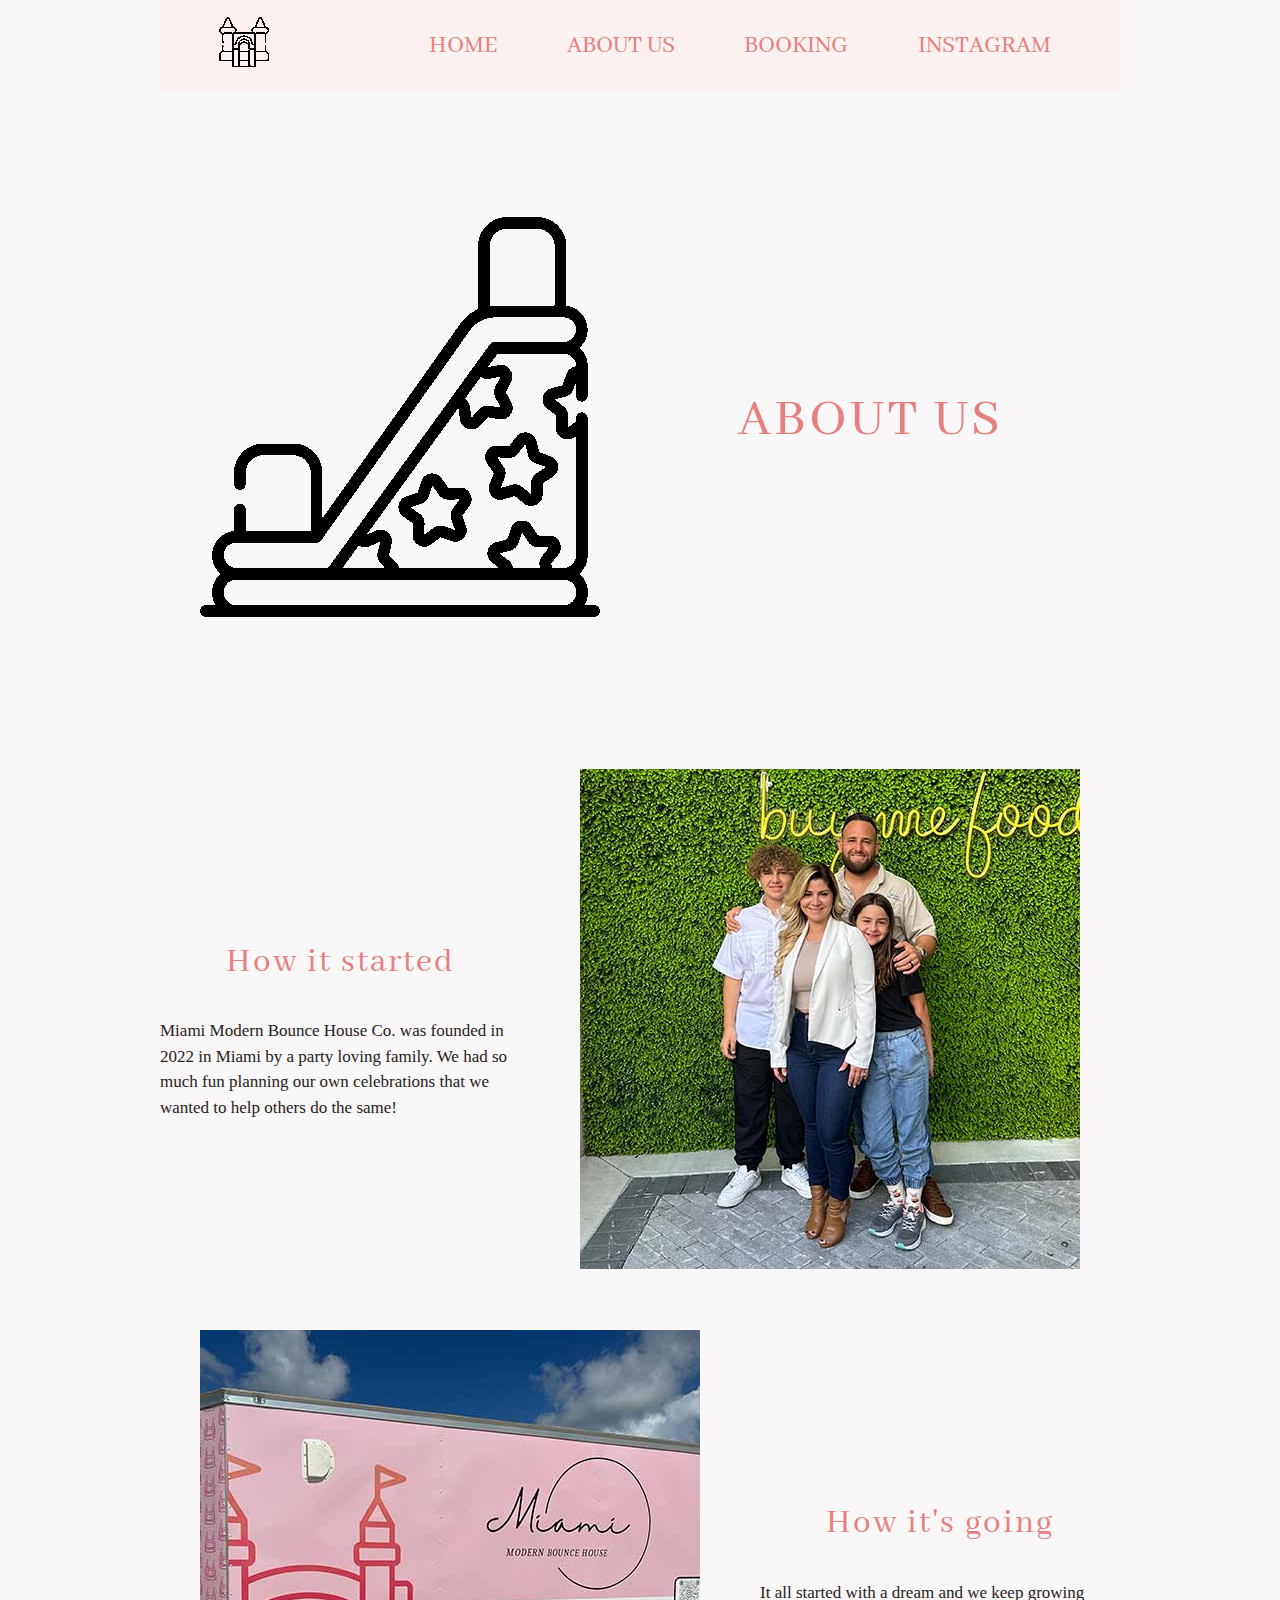
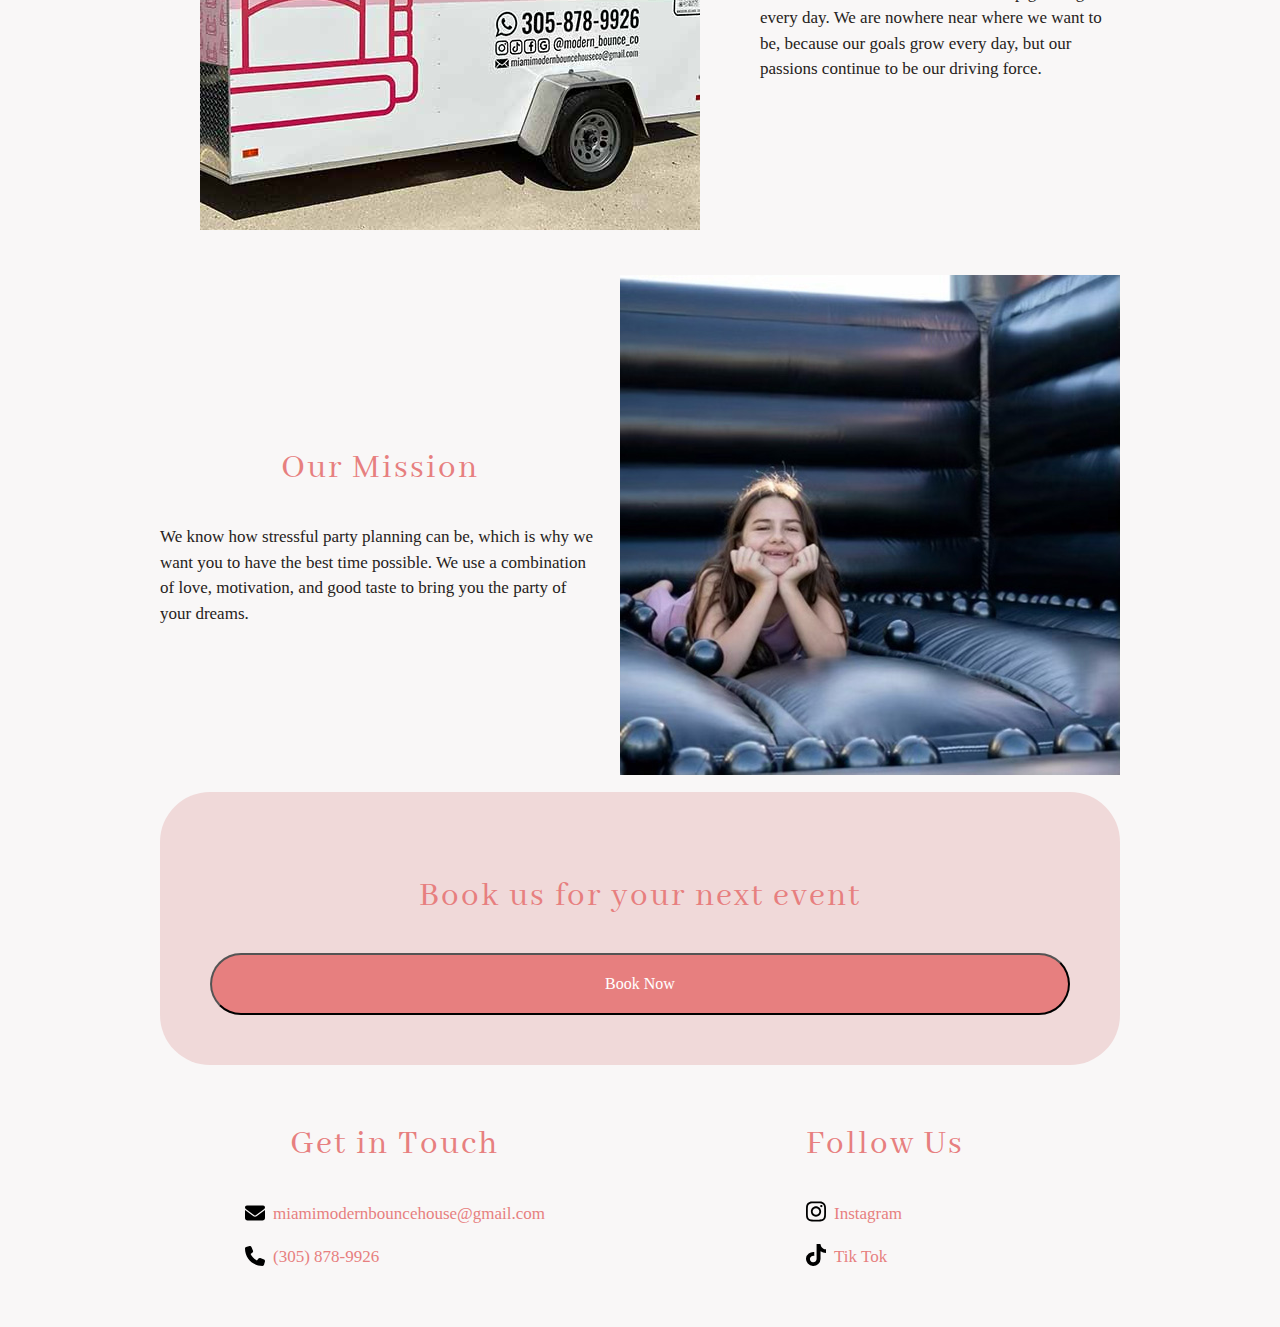
==== commit 55d75062: "finally" ====
--- a/about-us.html
+++ b/about-us.html
@@ -30,7 +30,7 @@
                 <h1>ABOUT US</h1>
             </section>
 
-        <section>
+        <section class="grid">
             <div>
                 <h2>How it started</h2>
                 <p>Miami Modern Bounce House Co. was founded in 2022 in Miami by a party loving family. We had so much fun planning our own celebrations that we wanted to help others do the same!</p>
@@ -42,7 +42,7 @@
             </div>
         </section>
 
-        <section>
+        <section class="grid">
             <div>
                 <figure><img src="images/trailer.jpg" alt="Miami Modern Bounce House Company Trailer."></figure>
             </div>
@@ -52,7 +52,7 @@
             </div>
         </section>
 
-        <section>
+        <section class="grid">
             <div>
                 <h2>Our Mission</h2>
                 <p>We know how stressful party planning can be, which is why we want you to have the best time possible. We use a combination of love, motivation, and good taste to bring you the party of your dreams.</p>
--- a/css/style.css
+++ b/css/style.css
@@ -80,7 +80,7 @@
     right:50px;
 }
 
-section{
+.grid{
     display:grid;
     grid-template-columns: 2fr 2fr;
     grid-gap: 20px; 
